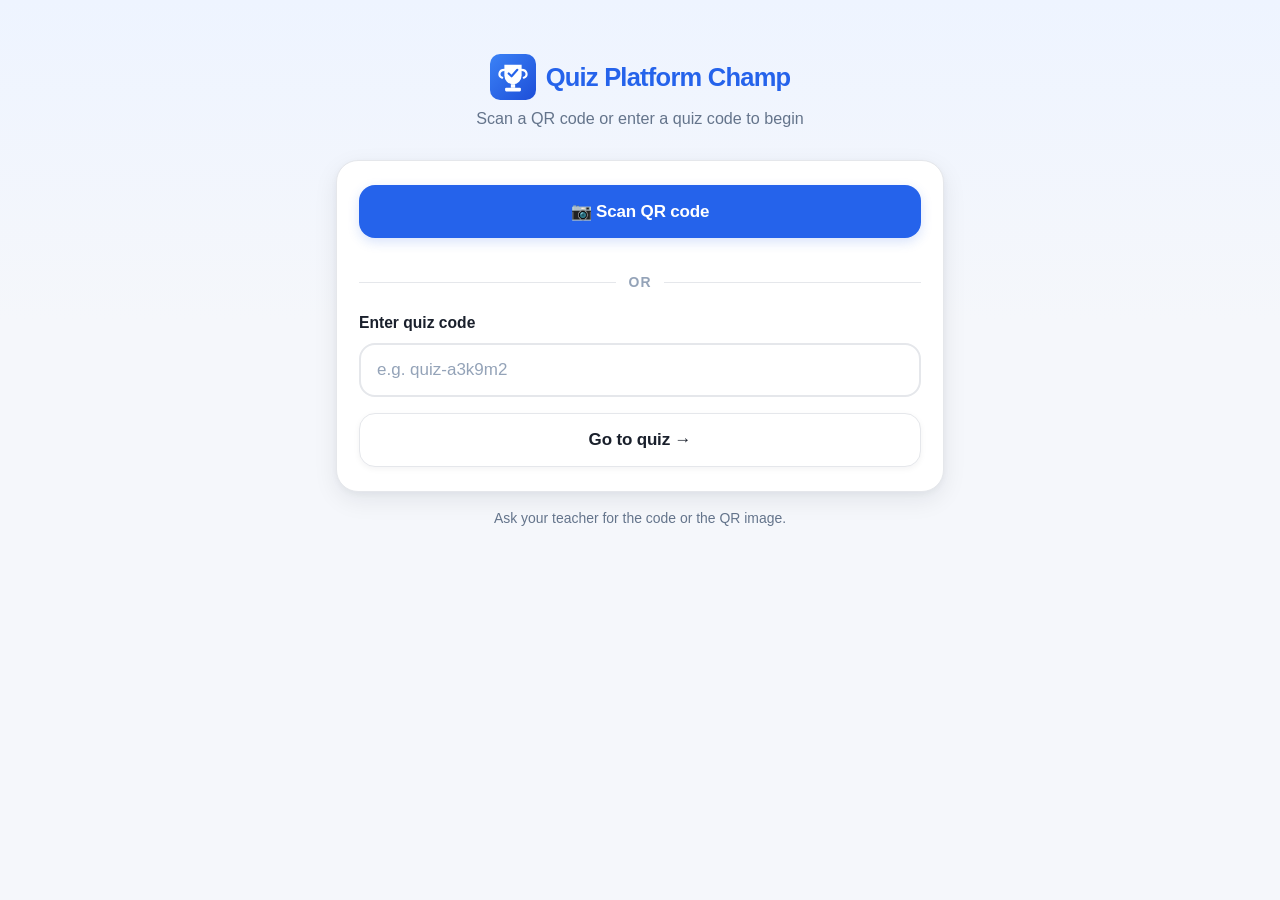
==== index.html @ cd2d3929 "Add PWA: manifest, service worker, welcome screen, QR scanner" ====
<!DOCTYPE html>
<html lang="en">
<head>
<meta charset="utf-8">
<meta name="viewport" content="width=device-width,initial-scale=1,maximum-scale=1,user-scalable=no">
<meta name="theme-color" content="#2563eb">
<title>Quiz Platform Champ</title>
<link rel="icon" type="image/svg+xml" href="./assets/logo-icon.svg">
<link rel="manifest" href="./manifest.json">
<link rel="apple-touch-icon" href="./assets/icon-192.png">
<meta name="apple-mobile-web-app-capable" content="yes">
<meta name="apple-mobile-web-app-status-bar-style" content="default">
<meta name="apple-mobile-web-app-title" content="Quiz Champ">
<link rel="stylesheet" href="./assets/quiz.css">
</head>
<body>

<div class="wrap">

  <!-- LOADING -->
  <section class="screen" id="screen-loading">
    <div class="spinner"></div>
    <p style="text-align:center;color:#64748b">Loading quiz…</p>
  </section>

  <!-- WELCOME (no code in URL) -->
  <section class="screen" id="screen-welcome">
    <div class="entry-logo" style="display:flex;align-items:center;justify-content:center;gap:10px">
      <img src="./assets/logo-icon.svg" alt="" width="46" height="46">
      <span>Quiz Platform <strong style="color:var(--accent);font-weight:800">Champ</strong></span>
    </div>
    <div class="entry-sub">Scan a QR code or enter a quiz code to begin</div>

    <div class="card">
      <button class="block" id="btnScanQR" style="margin-bottom:14px">
        📷 Scan QR code
      </button>

      <div class="welcome-divider">or</div>

      <label class="field">
        <span>Enter quiz code</span>
        <input type="text" id="inCode" autocomplete="off"
               placeholder="e.g. quiz-a3k9m2"
               autocapitalize="off" autocorrect="off" spellcheck="false">
      </label>
      <button class="block ghost" id="btnGoCode">Go to quiz →</button>

      <div id="welcomeErr" class="info-line" style="background:#fee2e2;color:#991b1b;display:none;margin-top:14px"></div>
    </div>

    <p class="muted" style="text-align:center;font-size:.82rem">
      Ask your teacher for the code or the QR image.
    </p>
  </section>

  <!-- QR SCANNER OVERLAY -->
  <section class="screen" id="screen-scanner">
    <div class="scanner-wrap">
      <div class="scanner-head">
        <button class="ghost small" id="btnCloseScanner">← Back</button>
        <span>Point at the QR code</span>
      </div>
      <div id="qr-reader"></div>
      <p class="scanner-hint" id="scannerHint">Hold steady…</p>
    </div>
  </section>

  <!-- ENTRY (name + student number) -->
  <section class="screen" id="screen-entry">
    <div class="entry-logo" style="display:flex;align-items:center;justify-content:center;gap:10px">
      <img src="./assets/logo-icon.svg" alt="" width="46" height="46">
      <span>Quiz Platform <strong style="color:var(--accent);font-weight:800">Champ</strong></span>
    </div>
    <div class="entry-sub">Please enter your details to begin</div>

    <div class="card">
      <label class="field">
        <span>Student number</span>
        <input type="text" id="inStudentNo" inputmode="numeric" autocomplete="off" placeholder="e.g. 2024-00123">
      </label>

      <label class="field">
        <span>Full name</span>
        <input type="text" id="inName" autocomplete="off" placeholder="Dela Cruz, Juan P. Jr.">
      </label>
      <p class="muted" style="margin:-8px 0 14px;font-size:.82rem">
        Format: <strong>Last Name, First Name M.I. Suffix</strong>
      </p>

      <div id="entryErr" class="info-line" style="background:#fee2e2;color:#991b1b;display:none"></div>

      <button class="block" id="btnStart">Start quiz</button>

      <p class="muted" style="text-align:center;margin-top:14px;font-size:.82rem">
        Leaving this page will be recorded. Three warnings are allowed before your quiz submits automatically.
      </p>
    </div>
  </section>

  <!-- QUIZ -->
  <section class="screen" id="screen-quiz">
    <div class="card">
      <div class="quiz-header">
        <div>Quiz</div>
        <div class="right" id="quizTitle"></div>
      </div>
      <div class="progress"><i id="progressFill"></i></div>
      <div style="font-size:.85rem;color:#64748b;margin-bottom:16px" id="qCounter">Question 1 of 10</div>

      <div id="passageBox" class="passage-box" style="display:none">
        <div id="passageTitle" class="p-title"></div>
        <div id="passageText" class="p-text"></div>
      </div>

      <div class="q-text" id="questionText"></div>
      <div class="choices" id="choices"></div>
    </div>
  </section>

  <!-- REVIEW -->
  <section class="screen" id="screen-review">
    <div class="card">
      <div class="quiz-header">
        <div>Review your answers</div>
        <div class="right" id="reviewTitle"></div>
      </div>
      <p class="muted" style="margin:0 0 16px">
        Check everything before submitting. Click <strong>Edit</strong> on any question to change your answer.
      </p>
      <div id="reviewList"></div>
    </div>
  </section>

  <!-- DONE -->
  <section class="screen" id="screen-done">
    <div class="card">
      <div class="done-icon" id="doneIcon">✅</div>
      <div class="done-title" id="doneTitle">Submitted</div>
      <p class="muted" style="text-align:center" id="doneSub">Your answers have been sent to your teacher.</p>
      <div class="score-big" id="doneScore">—</div>
      <div class="score-sub" id="donePercent">—</div>
      <div class="info-line" id="doneTime">Time used: —</div>
    </div>
  </section>

  <!-- ERROR -->
  <section class="screen" id="screen-error">
    <div class="card err-card">
      <div class="err-icon" id="errIcon">⚠️</div>
      <p id="errMsg" style="color:#64748b"></p>
    </div>
  </section>

</div>

<!-- BOTTOM BAR -->
<div class="bottom-bar hidden" id="bottomBar">
  <div class="info">
    <div class="timer" id="timer">0:00</div>
    <div class="warn hidden" id="warnBadge"></div>
  </div>
  <button id="btnNext" disabled>Next</button>
</div>

<!-- WARNING MODAL -->
<div class="modal-back hidden" id="modalWarning">
  <div class="modal">
    <div class="icon">⚠️</div>
    <h2 id="warnCount">Warning 1 of 3</h2>
    <p id="warnBody"></p>
    <button class="block" id="btnWarnOk">I understand</button>
  </div>
</div>

<script type="module">
/* ============================================================
   BOOT ROUTER
   ============================================================ */

/* register service worker (PWA) */
if ('serviceWorker' in navigator) {
  window.addEventListener('load', () => {
    navigator.serviceWorker.register('./sw.js').catch(() => { /* silent */ });
  });
}

const params = new URLSearchParams(location.search);
window.__QUIZ_CODE__ = params.get('q') || '';

/* helper: swap the active screen */
function showScreen(name) {
  ['loading','welcome','scanner','entry','quiz','review','done','error'].forEach(s => {
    const el = document.getElementById('screen-' + s);
    if (el) el.classList.toggle('active', s === name);
  });
}

if (!window.__QUIZ_CODE__) {
  /* ---------- welcome screen: choose a quiz ---------- */
  showScreen('welcome');

  const inCode = document.getElementById('inCode');
  const errEl  = document.getElementById('welcomeErr');
  const hint   = document.getElementById('scannerHint');
  const qrReader = document.getElementById('qr-reader');

  let scanner = null;
  let scannerActive = false;

  /* ----- manual code entry ----- */
  function goToCode(raw) {
    let code = String(raw || '').trim().toLowerCase();
    if (!code) return false;

    /* if they pasted a full URL, extract the ?q= */
    try {
      if (code.includes('/') || code.includes('?')) {
        const u = new URL(code, location.origin);
        const q = u.searchParams.get('q');
        if (q) code = q.toLowerCase();
      }
    } catch (_) { /* ignore */ }

    /* strip a trailing slash */
    code = code.replace(/\/+$/, '');
    if (!code) return false;

    location.search = '?q=' + encodeURIComponent(code);
    return true;
  }

  document.getElementById('btnGoCode').addEventListener('click', () => {
    if (!goToCode(inCode.value)) {
      errEl.textContent = 'Enter a quiz code.';
      errEl.style.display = 'block';
    }
  });

  inCode.addEventListener('keydown', (e) => {
    if (e.key === 'Enter') document.getElementById('btnGoCode').click();
  });
  inCode.addEventListener('input', () => { errEl.style.display = 'none'; });

  /* ----- QR scanner ----- */
  async function loadHtml5Qrcode() {
    if (window.Html5Qrcode) return window.Html5Qrcode;
    await new Promise((resolve, reject) => {
      const s = document.createElement('script');
      s.src = 'https://unpkg.com/html5-qrcode@2.3.8/html5-qrcode.min.js';
      s.onload = resolve;
      s.onerror = () => reject(new Error('Could not load QR scanner. Check your internet.'));
      document.head.appendChild(s);
    });
    return window.Html5Qrcode;
  }

  async function startScanner() {
    showScreen('scanner');
    hint.textContent = 'Starting camera…';
    hint.style.color = '';

    try {
      const Html5Qrcode = await loadHtml5Qrcode();

      scanner = new Html5Qrcode('qr-reader');
      scannerActive = true;

      await scanner.start(
        { facingMode: 'environment' },
        {
          fps: 10,
          qrbox: { width: 250, height: 250 },
          aspectRatio: 1.0,
        },
        (decoded) => {
          /* success */
          stopScanner();
          if (!goToCode(decoded)) {
            showScreen('welcome');
            errEl.textContent = 'That QR code was not a valid quiz code.';
            errEl.style.display = 'block';
          }
        },
        () => { /* ignore individual frame errors */ }
      );

      hint.textContent = 'Point at the QR code';
    } catch (err) {
      hint.textContent = err.message || 'Could not start the camera.';
      hint.style.color = '#dc2626';
      /* offer manual entry fallback after a moment */
      setTimeout(() => {
        if (!scannerActive) showScreen('welcome');
      }, 3000);
    }
  }

  async function stopScanner() {
    if (scanner && scannerActive) {
      try { await scanner.stop(); } catch (_) {}
      try { scanner.clear(); } catch (_) {}
    }
    scanner = null;
    scannerActive = false;
  }

  document.getElementById('btnScanQR').addEventListener('click', startScanner);
  document.getElementById('btnCloseScanner').addEventListener('click', async () => {
    await stopScanner();
    showScreen('welcome');
  });

} else {
  /* ---------- quiz code is present: run the quiz ---------- */
  showScreen('entry');
  await import('./assets/quiz.js');
}
</script>

<script type="module">
/* ---------- Entry form validation (name format) ---------- */
const errEl    = document.getElementById('entryErr');
const inName   = document.getElementById('inName');
const inNum    = document.getElementById('inStudentNo');
const btnStart = document.getElementById('btnStart');

function showEntryError(msg) { errEl.textContent = msg; errEl.style.display = 'block'; }
function hideEntryError() { errEl.style.display = 'none'; }

inName.addEventListener('input', hideEntryError);
inNum.addEventListener('input', hideEntryError);

btnStart.addEventListener('click', (e) => {
  const num  = inNum.value.trim();
  const name = inName.value.trim();

  if (!num) {
    e.preventDefault(); e.stopImmediatePropagation();
    showEntryError('Enter your student number.');
    return;
  }
  if (!name) {
    e.preventDefault(); e.stopImmediatePropagation();
    showEntryError('Enter your full name.');
    return;
  }

  if (!name.includes(',')) {
    const proceed = window.confirm(
      'The expected format is:\n\n' +
      '    Last Name, First Name M.I. Suffix\n\n' +
      'Example:  Dela Cruz, Juan P. Jr.\n\n' +
      'Your name is:  "' + name + '"\n\n' +
      'Is this correct?\n\n' +
      'OK = continue with this name\n' +
      'Cancel = go back and edit it'
    );
    if (!proceed) {
      e.preventDefault(); e.stopImmediatePropagation();
      inName.focus(); inName.select();
      return;
    }
  }

  hideEntryError();
}, true);
</script>

</body>
</html>
---- assets/quiz.css ----
/* ============================================================
   STUDENT QUIZ — friendly, light + dark
   ============================================================ */

:root {
  --bg:            #f5f7fb;
  --bg-grad-1:     #eef4ff;
  --bg-grad-2:     #f5f7fb;
  --card:          #ffffff;
  --text:          #1a202c;
  --text-muted:    #64748b;
  --text-subtle:   #94a3b8;
  --border:        #e5e7eb;
  --border-strong: #cbd5e1;
  --accent:        #2563eb;
  --accent-h:      #1d4ed8;
  --accent-soft:   #eff4ff;
  --accent-glow:   rgba(37,99,235,.18);
  --ok:            #16a34a;
  --warn:          #d97706;
  --danger:        #dc2626;
  --warn-soft:     #fffbeb;
  --success-soft:  #f0fdf4;
  --radius:    16px;
  --radius-lg: 22px;
  --radius-xl: 28px;
  --shadow-sm: 0 2px 6px rgba(15,23,42,.05);
  --shadow:    0 8px 24px rgba(15,23,42,.08), 0 2px 6px rgba(15,23,42,.04);
  --shadow-lg: 0 24px 48px rgba(15,23,42,.14), 0 8px 16px rgba(15,23,42,.06);
  color-scheme: light;
}

[data-theme="dark"] {
  --bg:            #0b1220;
  --bg-grad-1:     #131e35;
  --bg-grad-2:     #0b1220;
  --card:          #111827;
  --text:          #f1f5f9;
  --text-muted:    #94a3b8;
  --text-subtle:   #64748b;
  --border:        #1f2937;
  --border-strong: #334155;
  --accent:        #3b82f6;
  --accent-h:      #60a5fa;
  --accent-soft:   #1a2742;
  --accent-glow:   rgba(59,130,246,.25);
  --ok:            #22c55e;
  --warn:          #f59e0b;
  --danger:        #ef4444;
  --warn-soft:     #2a2113;
  --success-soft:  #14261a;
  --shadow-sm: 0 2px 6px rgba(0,0,0,.4);
  --shadow:    0 8px 24px rgba(0,0,0,.5);
  --shadow-lg: 0 24px 48px rgba(0,0,0,.6);
  color-scheme: dark;
}

* { box-sizing: border-box; -webkit-tap-highlight-color: transparent; }

html, body {
  margin: 0; padding: 0;
  background: linear-gradient(180deg, var(--bg-grad-1) 0%, var(--bg-grad-2) 320px);
  background-attachment: fixed;
  color: var(--text);
  font-family: -apple-system, BlinkMacSystemFont, "Segoe UI", Roboto,
               "Helvetica Neue", Arial, sans-serif;
  font-size: 17px;
  line-height: 1.5;
  -webkit-user-select: none;
  -moz-user-select: none;
  user-select: none;
  -webkit-font-smoothing: antialiased;
  min-height: 100vh;
  transition: background .25s ease, color .25s ease;
}

.wrap { max-width: 640px; margin: 0 auto; padding: 20px 16px 110px; }

.card {
  background: var(--card);
  border-radius: var(--radius-lg);
  box-shadow: var(--shadow);
  padding: 24px 22px;
  margin-bottom: 16px;
  border: 1px solid var(--border);
  transition: background .25s ease, border-color .25s ease;
}

h1 { font-size: 1.4rem; margin: 0 0 6px; letter-spacing: -0.02em; }
h2 { font-size: 1.2rem; margin: 0 0 14px; letter-spacing: -0.01em; }
p  { margin: 0 0 12px; }
.muted { color: var(--text-muted); font-size: .9rem; }

.theme-toggle {
  position: fixed;
  top: 14px;
  right: 14px;
  width: 40px; height: 40px;
  border-radius: 50%;
  background: var(--card);
  border: 1px solid var(--border);
  color: var(--text-muted);
  box-shadow: var(--shadow-sm);
  display: flex;
  align-items: center;
  justify-content: center;
  font-size: 1.05rem;
  cursor: pointer;
  z-index: 60;
  padding: 0;
  transition: transform .15s, background .15s, color .15s;
}
.theme-toggle:hover { transform: scale(1.08); color: var(--text); }
.theme-toggle .sun  { display: none; }
.theme-toggle .moon { display: inline; }
[data-theme="dark"] .theme-toggle .sun  { display: inline; }
[data-theme="dark"] .theme-toggle .moon { display: none; }

label.field { display: block; margin-bottom: 16px; }
label.field > span { display: block; font-weight: 600; font-size: .92rem; margin-bottom: 8px; }
input[type=text], input[type=number] {
  width: 100%;
  padding: 15px 16px;
  font-size: 17px;
  font-family: inherit;
  border: 2px solid var(--border);
  border-radius: var(--radius);
  background: var(--card);
  color: var(--text);
  transition: border-color .15s, box-shadow .15s, background .25s;
  -webkit-user-select: text;
  user-select: text;
}
input:focus {
  outline: none;
  border-color: var(--accent);
  box-shadow: 0 0 0 4px var(--accent-glow);
}
input::placeholder { color: var(--text-subtle); }

button {
  display: inline-flex;
  align-items: center;
  justify-content: center;
  gap: 8px;
  padding: 16px 22px;
  font-size: 17px;
  font-weight: 700;
  font-family: inherit;
  border: 0;
  border-radius: var(--radius);
  background: var(--accent);
  color: #fff;
  cursor: pointer;
  transition: background .15s, transform .06s, box-shadow .15s;
  box-shadow: 0 4px 12px var(--accent-glow);
  letter-spacing: -0.01em;
}
button:hover { background: var(--accent-h); }
button:active { transform: translateY(2px); box-shadow: 0 1px 3px var(--accent-glow); }
button:disabled {
  background: var(--border-strong);
  color: var(--text-subtle);
  cursor: not-allowed;
  box-shadow: none;
}
button.block { width: 100%; }
button.ghost {
  background: var(--card);
  color: var(--text);
  border: 1px solid var(--border);
  box-shadow: var(--shadow-sm);
}
button.ghost:hover { background: var(--card); border-color: var(--border-strong); }
button.small { padding: 7px 14px; font-size: .82rem; border-radius: 10px; }

.screen { display: none; }
.screen.active { display: block; animation: screenIn .3s ease-out; }
@keyframes screenIn {
  from { opacity: 0; transform: translateY(8px); }
  to   { opacity: 1; transform: translateY(0); }
}

.entry-logo {
  text-align: center;
  font-size: 1.5rem;
  font-weight: 800;
  margin: 34px 0 6px;
  letter-spacing: -0.03em;
}
.entry-logo span { color: var(--accent); }
.entry-sub {
  text-align: center;
  color: var(--text-muted);
  margin-bottom: 30px;
  font-size: .95rem;
}

.quiz-header {
  display: flex;
  align-items: center;
  justify-content: space-between;
  gap: 12px;
  margin-bottom: 16px;
  font-size: .88rem;
  color: var(--text-muted);
}
.quiz-header .right { text-align: right; font-weight: 600; color: var(--text); }

.progress {
  height: 8px;
  background: var(--border);
  border-radius: 99px;
  overflow: hidden;
  margin-bottom: 8px;
}
.progress > i {
  display: block;
  height: 100%;
  background: linear-gradient(90deg, var(--accent), #6366f1);
  width: 0;
  transition: width .35s cubic-bezier(.4,0,.2,1);
  border-radius: 99px;
}

.passage-box {
  background: var(--accent-soft);
  border-left: 4px solid var(--accent);
  border-radius: var(--radius);
  padding: 16px 18px;
  margin-bottom: 18px;
}
.passage-box .p-title {
  font-weight: 700;
  font-size: .98rem;
  margin-bottom: 8px;
  color: var(--text);
  letter-spacing: -0.01em;
}
.passage-box .p-text {
  font-size: .97rem;
  line-height: 1.65;
  white-space: pre-wrap;
  color: var(--text);
}

.q-text {
  font-size: 1.15rem;
  font-weight: 700;
  line-height: 1.45;
  margin: 8px 0 22px;
  letter-spacing: -0.01em;
}

.choices { display: flex; flex-direction: column; gap: 12px; }

.choice {
  display: flex;
  align-items: flex-start;
  gap: 14px;
  padding: 18px;
  border: 2px solid var(--border);
  border-radius: var(--radius);
  background: var(--card);
  cursor: pointer;
  transition: border-color .15s, background .15s, transform .06s, box-shadow .15s;
  -webkit-user-select: none;
  user-select: none;
}
.choice:active { transform: scale(.99); }
.choice.selected {
  border-color: var(--accent);
  background: var(--accent-soft);
  box-shadow: 0 0 0 4px var(--accent-glow);
}
.choice .letter {
  flex: 0 0 32px;
  height: 32px;
  border-radius: 50%;
  background: var(--border);
  color: var(--text-muted);
  display: flex;
  align-items: center;
  justify-content: center;
  font-size: .9rem;
  font-weight: 800;
  margin-top: 1px;
  transition: background .15s, color .15s, transform .15s;
}
.choice.selected .letter {
  background: var(--accent);
  color: #fff;
  transform: scale(1.08);
}
.choice .txt { flex: 1; font-size: 1.02rem; line-height: 1.45; font-weight: 500; }

/* ---------- review screen ---------- */
.review-summary {
  padding: 12px 16px;
  border-radius: var(--radius);
  font-size: .9rem;
  font-weight: 600;
  margin-bottom: 14px;
  border: 1px solid transparent;
}
.review-summary.ok {
  background: var(--success-soft);
  color: var(--ok);
  border-color: rgba(22,163,74,.2);
}
.review-summary.warn {
  background: var(--warn-soft);
  color: var(--warn);
  border-color: rgba(217,119,6,.3);
}

.review-item {
  display: flex;
  gap: 12px;
  padding: 14px;
  border-radius: var(--radius);
  background: var(--bg);
  border: 1px solid var(--border);
  margin-bottom: 10px;
  align-items: flex-start;
}
.review-item.unanswered {
  border-color: rgba(217,119,6,.4);
  background: var(--warn-soft);
}
.review-num {
  flex: 0 0 38px;
  height: 38px;
  border-radius: 10px;
  background: var(--accent-soft);
  color: var(--accent);
  display: flex;
  align-items: center;
  justify-content: center;
  font-weight: 800;
  font-size: .88rem;
}
.review-item.unanswered .review-num {
  background: rgba(217,119,6,.15);
  color: var(--warn);
}
.review-content { flex: 1; min-width: 0; }
.review-q {
  font-weight: 600;
  font-size: .95rem;
  margin-bottom: 6px;
  line-height: 1.4;
  word-wrap: break-word;
}
.review-a { font-size: .85rem; color: var(--text-muted); }
.review-a strong { color: var(--text); font-weight: 700; }
.review-a .not-answered { color: var(--warn); font-weight: 700; }
.review-passage {
  font-size: .78rem;
  color: var(--accent);
  font-weight: 600;
  margin-bottom: 4px;
}
.review-item button {
  align-self: flex-start;
  flex: 0 0 auto;
}

.bottom-bar {
  position: fixed;
  left: 0; right: 0; bottom: 0;
  background: var(--card);
  border-top: 1px solid var(--border);
  padding: 12px 16px;
  display: flex;
  align-items: center;
  gap: 12px;
  z-index: 40;
  padding-bottom: calc(12px + env(safe-area-inset-bottom, 0px));
  box-shadow: 0 -8px 24px rgba(15,23,42,.06);
  transition: background .25s ease, border-color .25s ease;
}
.bottom-bar.hidden { display: none; }
.bottom-bar .info { display: flex; flex-direction: column; line-height: 1.3; }
.bottom-bar .timer {
  font-variant-numeric: tabular-nums;
  font-weight: 800;
  font-size: 1.05rem;
  letter-spacing: -0.01em;
}
.bottom-bar .warn {
  font-size: .78rem;
  color: var(--warn);
  font-weight: 700;
  animation: pulse 1.6s ease-in-out infinite;
}
@keyframes pulse {
  0%,100% { opacity: 1; }
  50%     { opacity: .55; }
}
.bottom-bar .warn.hidden { display: none; }
.bottom-bar button { flex: 1; padding: 15px; }

.modal-back {
  position: fixed; inset: 0;
  background: rgba(15,23,42,.7);
  backdrop-filter: blur(4px);
  z-index: 100;
  display: flex;
  align-items: center;
  justify-content: center;
  padding: 16px;
  animation: fadeIn .2s ease-out;
}
@keyframes fadeIn { from { opacity: 0; } to { opacity: 1; } }
.modal-back.hidden { display: none; }
.modal {
  background: var(--card);
  border-radius: var(--radius-xl);
  box-shadow: var(--shadow-lg);
  padding: 30px 26px;
  max-width: 400px;
  width: 100%;
  text-align: center;
  animation: modalIn .28s cubic-bezier(.34,1.56,.64,1);
}
@keyframes modalIn {
  from { opacity: 0; transform: scale(.9) translateY(10px); }
  to   { opacity: 1; transform: scale(1) translateY(0); }
}
.modal .icon { font-size: 3rem; line-height: 1; margin-bottom: 14px; }
.modal h2 { font-size: 1.2rem; margin-bottom: 10px; }
.modal p { color: var(--text-muted); font-size: .95rem; margin-bottom: 20px; }
.modal .danger { color: var(--danger); font-weight: 700; }

.done-icon {
  font-size: 4rem;
  text-align: center;
  margin: 20px 0 14px;
  animation: pop .5s cubic-bezier(.34,1.56,.64,1);
}
@keyframes pop {
  0%   { transform: scale(0); }
  60%  { transform: scale(1.15); }
  100% { transform: scale(1); }
}
.done-title {
  text-align: center;
  font-size: 1.4rem;
  font-weight: 800;
  margin-bottom: 6px;
  letter-spacing: -0.02em;
}
.score-big {
  font-size: 3.2rem;
  font-weight: 800;
  text-align: center;
  margin: 18px 0 4px;
  color: var(--accent);
  letter-spacing: -0.04em;
  background: linear-gradient(135deg, var(--accent), #6366f1);
  -webkit-background-clip: text;
  background-clip: text;
  -webkit-text-fill-color: transparent;
}
.score-sub { text-align: center; color: var(--text-muted); margin-bottom: 20px; font-size: 1.05rem; }

.info-line {
  text-align: center;
  padding: 14px;
  background: var(--accent-soft);
  border-radius: var(--radius);
  font-size: .92rem;
  color: var(--text);
  margin-bottom: 16px;
}
.err-card { text-align: center; padding: 44px 22px; }
.err-icon { font-size: 3.2rem; margin-bottom: 14px; }

.spinner {
  width: 40px;
  height: 40px;
  border: 4px solid var(--border);
  border-top-color: var(--accent);
  border-radius: 50%;
  animation: spin .7s linear infinite;
  margin: 40px auto;
}
@keyframes spin { to { transform: rotate(360deg); } }

@media (max-width: 480px) {
  .wrap { padding: 16px 14px 110px; }
  .card { padding: 20px 18px; }
  .q-text { font-size: 1.08rem; }
  .choice { padding: 16px; }
  .modal { padding: 26px 22px; }
  .review-item { padding: 12px; }
}

/* ============================================================
   WELCOME SCREEN + QR SCANNER
   ============================================================ */

.welcome-divider {
  display: flex;
  align-items: center;
  gap: 12px;
  color: var(--text-subtle);
  font-size: .82rem;
  font-weight: 600;
  text-transform: uppercase;
  letter-spacing: .08em;
  margin: 20px 0 18px;
}
.welcome-divider::before,
.welcome-divider::after {
  content: '';
  flex: 1;
  height: 1px;
  background: var(--border);
}

/* ---------- scanner overlay ---------- */
#screen-scanner.active {
  display: flex;
  flex-direction: column;
  min-height: 100vh;
  padding: 0;
}

.scanner-wrap {
  flex: 1;
  display: flex;
  flex-direction: column;
  background: #0b1220;
  color: #f1f5f9;
  min-height: 100vh;
}

.scanner-head {
  display: flex;
  align-items: center;
  gap: 12px;
  padding: 14px 16px;
  background: rgba(0,0,0,.4);
  font-weight: 600;
  font-size: .95rem;
}
.scanner-head button {
  background: rgba(255,255,255,.15);
  color: #fff;
  border: 0;
  box-shadow: none;
}
.scanner-head button:hover {
  background: rgba(255,255,255,.25);
  box-shadow: none;
}

#qr-reader {
  flex: 1;
  position: relative;
  overflow: hidden;
  display: flex;
  align-items: center;
  justify-content: center;
}
#qr-reader video {
  max-width: 100%;
  max-height: 100%;
  object-fit: cover;
}
#qr-reader__scan_region {
  border-radius: 20px;
  overflow: hidden;
}
#qr-reader__dashboard_section_csr button {
  background: var(--accent);
  color: #fff;
  border: 0;
  padding: 10px 16px;
  border-radius: 10px;
  font-weight: 600;
  margin: 4px;
}

.scanner-hint {
  text-align: center;
  font-size: .9rem;
  color: #94a3b8;
  padding: 16px;
  margin: 0;
}
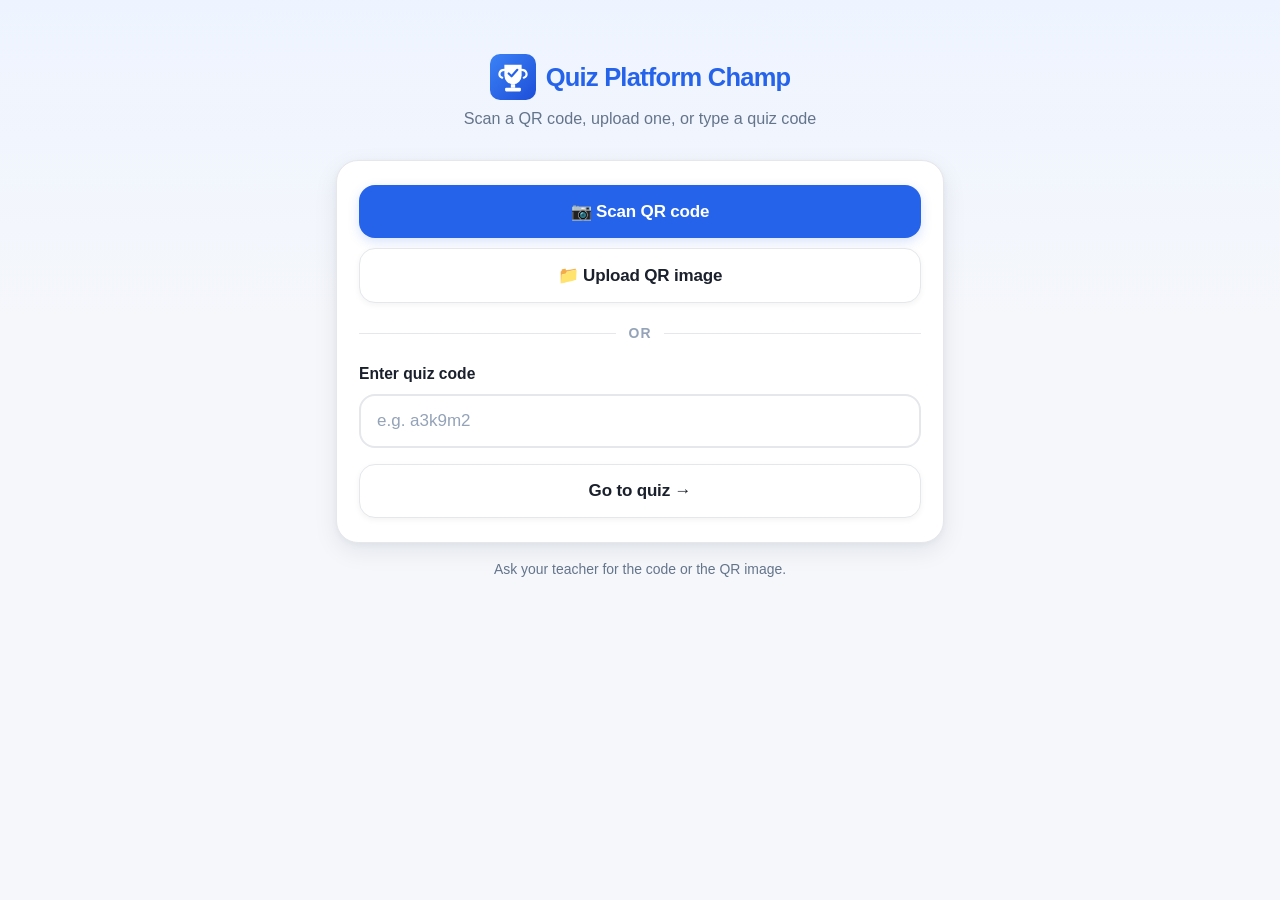
==== commit 0ddf6f8a: "Add upload QR button to welcome screen" ====
--- a/index.html
+++ b/index.html
@@ -23,17 +23,21 @@
     <p style="text-align:center;color:#64748b">Loading quiz…</p>
   </section>
 
-  <!-- WELCOME (no code in URL) -->
+  <!-- WELCOME -->
   <section class="screen" id="screen-welcome">
     <div class="entry-logo" style="display:flex;align-items:center;justify-content:center;gap:10px">
       <img src="./assets/logo-icon.svg" alt="" width="46" height="46">
       <span>Quiz Platform <strong style="color:var(--accent);font-weight:800">Champ</strong></span>
     </div>
-    <div class="entry-sub">Scan a QR code or enter a quiz code to begin</div>
+    <div class="entry-sub">Scan a QR code, upload one, or type a quiz code</div>
 
     <div class="card">
-      <button class="block" id="btnScanQR" style="margin-bottom:14px">
+      <button class="block" id="btnScanQR" style="margin-bottom:10px">
         📷 Scan QR code
+      </button>
+
+      <button class="block ghost" id="btnUploadQR">
+        📁 Upload QR image
       </button>
 
       <div class="welcome-divider">or</div>
@@ -41,7 +45,7 @@
       <label class="field">
         <span>Enter quiz code</span>
         <input type="text" id="inCode" autocomplete="off"
-               placeholder="e.g. quiz-a3k9m2"
+               placeholder="e.g. a3k9m2"
                autocapitalize="off" autocorrect="off" spellcheck="false">
       </label>
       <button class="block ghost" id="btnGoCode">Go to quiz →</button>
@@ -54,19 +58,19 @@
     </p>
   </section>
 
-  <!-- QR SCANNER OVERLAY -->
+  <!-- QR SCANNER / DECODER -->
   <section class="screen" id="screen-scanner">
     <div class="scanner-wrap">
       <div class="scanner-head">
         <button class="ghost small" id="btnCloseScanner">← Back</button>
-        <span>Point at the QR code</span>
+        <span id="scannerTitle">Point at the QR code</span>
       </div>
       <div id="qr-reader"></div>
       <p class="scanner-hint" id="scannerHint">Hold steady…</p>
     </div>
   </section>
 
-  <!-- ENTRY (name + student number) -->
+  <!-- ENTRY -->
   <section class="screen" id="screen-entry">
     <div class="entry-logo" style="display:flex;align-items:center;justify-content:center;gap:10px">
       <img src="./assets/logo-icon.svg" alt="" width="46" height="46">
@@ -174,21 +178,16 @@
 </div>
 
 <script type="module">
-/* ============================================================
-   BOOT ROUTER
-   ============================================================ */
-
 /* register service worker (PWA) */
 if ('serviceWorker' in navigator) {
   window.addEventListener('load', () => {
-    navigator.serviceWorker.register('./sw.js').catch(() => { /* silent */ });
+    navigator.serviceWorker.register('./sw.js').catch(() => {});
   });
 }
 
 const params = new URLSearchParams(location.search);
 window.__QUIZ_CODE__ = params.get('q') || '';
 
-/* helper: swap the active screen */
 function showScreen(name) {
   ['loading','welcome','scanner','entry','quiz','review','done','error'].forEach(s => {
     const el = document.getElementById('screen-' + s);
@@ -197,32 +196,30 @@
 }
 
 if (!window.__QUIZ_CODE__) {
-  /* ---------- welcome screen: choose a quiz ---------- */
+
   showScreen('welcome');
 
-  const inCode = document.getElementById('inCode');
-  const errEl  = document.getElementById('welcomeErr');
-  const hint   = document.getElementById('scannerHint');
-  const qrReader = document.getElementById('qr-reader');
+  const inCode  = document.getElementById('inCode');
+  const errEl   = document.getElementById('welcomeErr');
+  const hint    = document.getElementById('scannerHint');
+  const sTitle  = document.getElementById('scannerTitle');
 
   let scanner = null;
   let scannerActive = false;
 
-  /* ----- manual code entry ----- */
+  /* ---------- go to a quiz by code ---------- */
   function goToCode(raw) {
     let code = String(raw || '').trim().toLowerCase();
     if (!code) return false;
 
-    /* if they pasted a full URL, extract the ?q= */
     try {
       if (code.includes('/') || code.includes('?')) {
         const u = new URL(code, location.origin);
         const q = u.searchParams.get('q');
         if (q) code = q.toLowerCase();
       }
-    } catch (_) { /* ignore */ }
-
-    /* strip a trailing slash */
+    } catch (_) {}
+
     code = code.replace(/\/+$/, '');
     if (!code) return false;
 
@@ -242,20 +239,22 @@
   });
   inCode.addEventListener('input', () => { errEl.style.display = 'none'; });
 
-  /* ----- QR scanner ----- */
+  /* ---------- load the QR library on demand ---------- */
   async function loadHtml5Qrcode() {
     if (window.Html5Qrcode) return window.Html5Qrcode;
     await new Promise((resolve, reject) => {
       const s = document.createElement('script');
       s.src = 'https://unpkg.com/html5-qrcode@2.3.8/html5-qrcode.min.js';
       s.onload = resolve;
-      s.onerror = () => reject(new Error('Could not load QR scanner. Check your internet.'));
+      s.onerror = () => reject(new Error('Could not load QR library. Check your internet.'));
       document.head.appendChild(s);
     });
     return window.Html5Qrcode;
   }
 
+  /* ---------- camera scan ---------- */
   async function startScanner() {
+    sTitle.textContent = 'Point at the QR code';
     showScreen('scanner');
     hint.textContent = 'Starting camera…';
     hint.style.color = '';
@@ -268,13 +267,8 @@
 
       await scanner.start(
         { facingMode: 'environment' },
-        {
-          fps: 10,
-          qrbox: { width: 250, height: 250 },
-          aspectRatio: 1.0,
-        },
+        { fps: 10, qrbox: { width: 250, height: 250 }, aspectRatio: 1.0 },
         (decoded) => {
-          /* success */
           stopScanner();
           if (!goToCode(decoded)) {
             showScreen('welcome');
@@ -282,17 +276,14 @@
             errEl.style.display = 'block';
           }
         },
-        () => { /* ignore individual frame errors */ }
+        () => {}
       );
 
       hint.textContent = 'Point at the QR code';
     } catch (err) {
       hint.textContent = err.message || 'Could not start the camera.';
       hint.style.color = '#dc2626';
-      /* offer manual entry fallback after a moment */
-      setTimeout(() => {
-        if (!scannerActive) showScreen('welcome');
-      }, 3000);
+      setTimeout(() => { if (!scannerActive) showScreen('welcome'); }, 3000);
     }
   }
 
@@ -311,15 +302,83 @@
     showScreen('welcome');
   });
 
+  /* ---------- upload QR image ---------- */
+  function pickQRFile() {
+    const input = document.createElement('input');
+    input.type = 'file';
+    input.accept = 'image/*';
+    input.style.position = 'fixed';
+    input.style.left = '-9999px';
+    document.body.appendChild(input);
+
+    input.onchange = async (e) => {
+      const file = e.target.files && e.target.files[0];
+      document.body.removeChild(input);
+      if (!file) return;
+      await decodeQRFile(file);
+    };
+
+    input.click();
+  }
+
+  async function decodeQRFile(file) {
+    sTitle.textContent = 'Reading QR image…';
+    hint.textContent = 'Decoding…';
+    hint.style.color = '';
+    showScreen('scanner');
+
+    const readerEl = document.getElementById('qr-reader');
+    readerEl.innerHTML = '';
+
+    try {
+      const Html5Qrcode = await loadHtml5Qrcode();
+
+      /* container must be visible (not display:none) for the library to work */
+      const tempId = 'qr-reader-temp';
+      let temp = document.getElementById(tempId);
+      if (!temp) {
+        temp = document.createElement('div');
+        temp.id = tempId;
+        temp.style.cssText = 'position:absolute;left:-9999px;top:0;width:300px;height:300px;';
+        document.body.appendChild(temp);
+      }
+
+      const helper = new Html5Qrcode(tempId, { verbose: false });
+
+      let decoded = null;
+      try {
+        decoded = await helper.scanFile(file, /* showImage= */ false);
+      } finally {
+        try { helper.clear(); } catch (_) {}
+        try { temp.remove(); } catch (_) {}
+      }
+
+      if (!decoded) throw new Error('No QR code found in that image.');
+
+      hint.textContent = 'QR found!';
+      if (!goToCode(decoded)) {
+        showScreen('welcome');
+        errEl.textContent = 'That QR code was not a valid quiz code.';
+        errEl.style.display = 'block';
+      }
+    } catch (err) {
+      showScreen('welcome');
+      errEl.textContent =
+        'Could not read that image. Make sure it clearly shows a QR code ' +
+        'and try a brighter, less blurry photo.';
+      errEl.style.display = 'block';
+    }
+  }
+
+  document.getElementById('btnUploadQR').addEventListener('click', pickQRFile);
+
 } else {
-  /* ---------- quiz code is present: run the quiz ---------- */
   showScreen('entry');
   await import('./assets/quiz.js');
 }
 </script>
 
 <script type="module">
-/* ---------- Entry form validation (name format) ---------- */
 const errEl    = document.getElementById('entryErr');
 const inName   = document.getElementById('inName');
 const inNum    = document.getElementById('inStudentNo');
